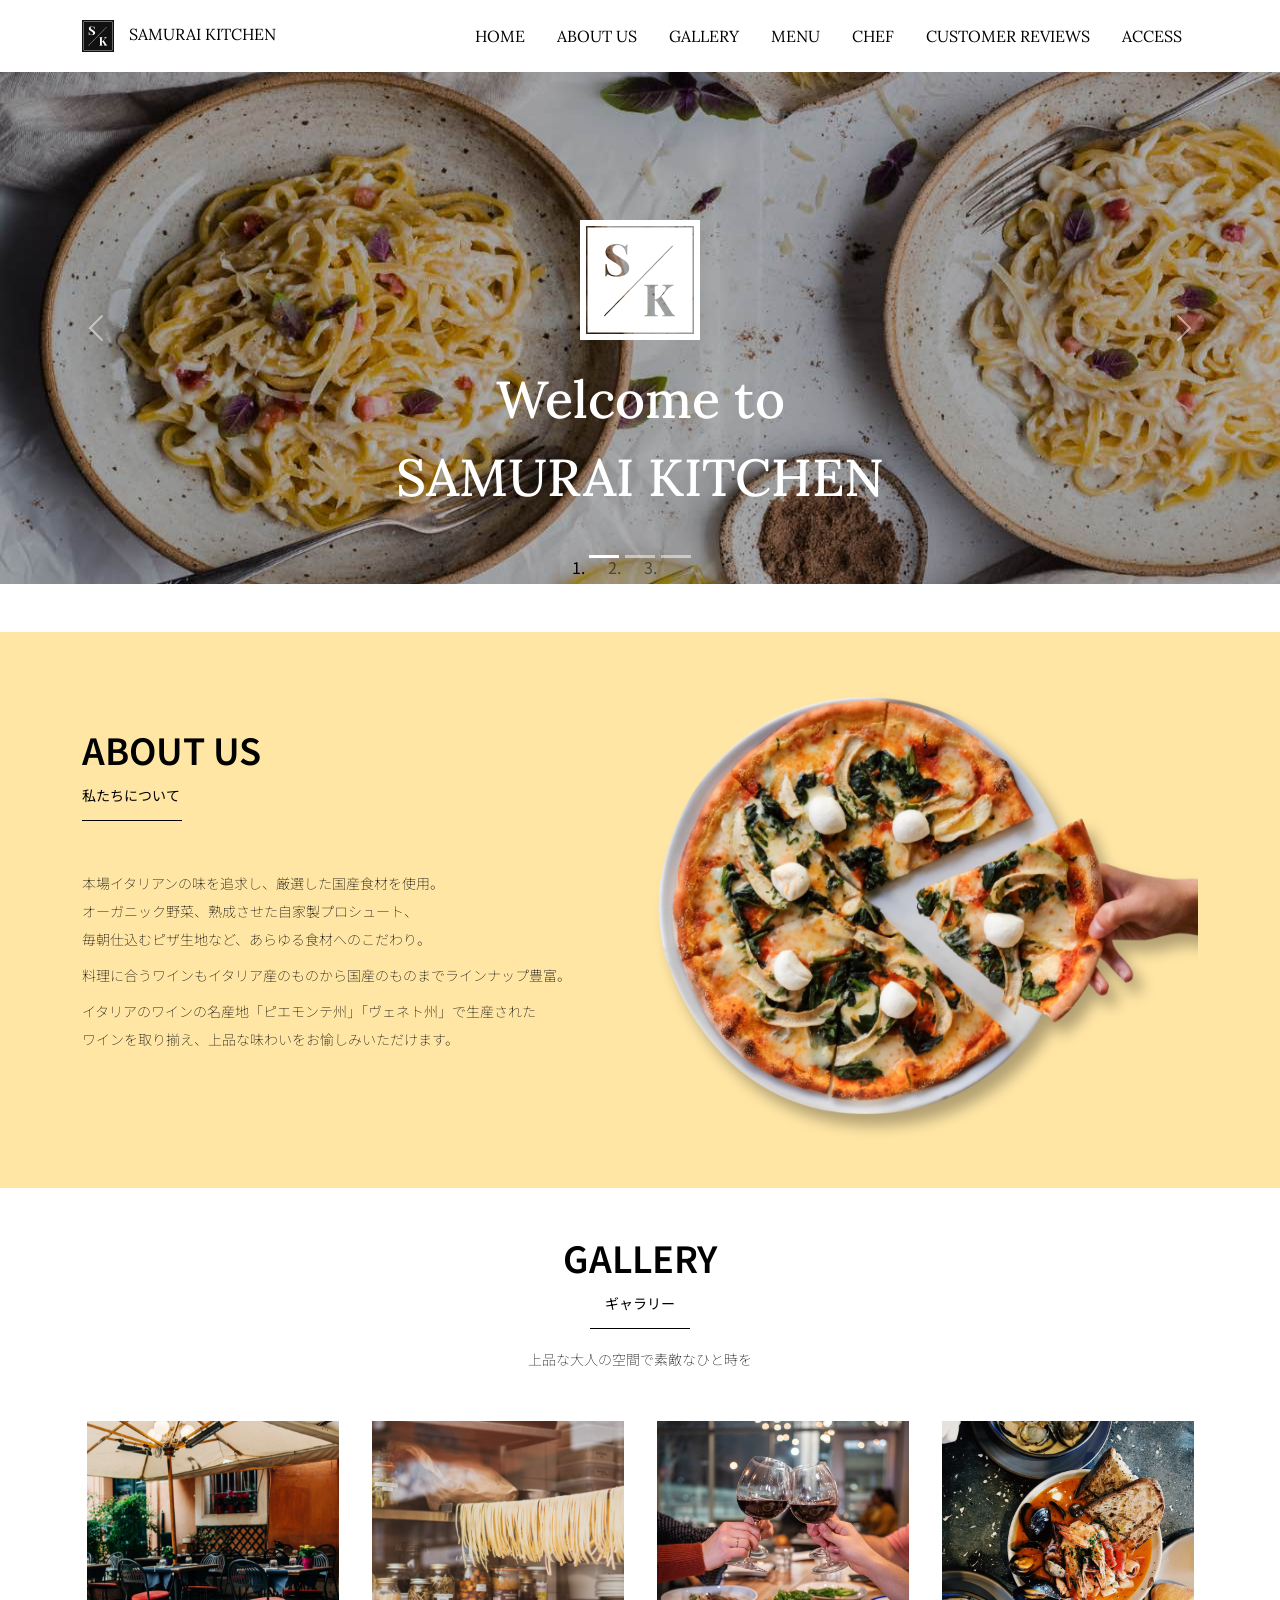
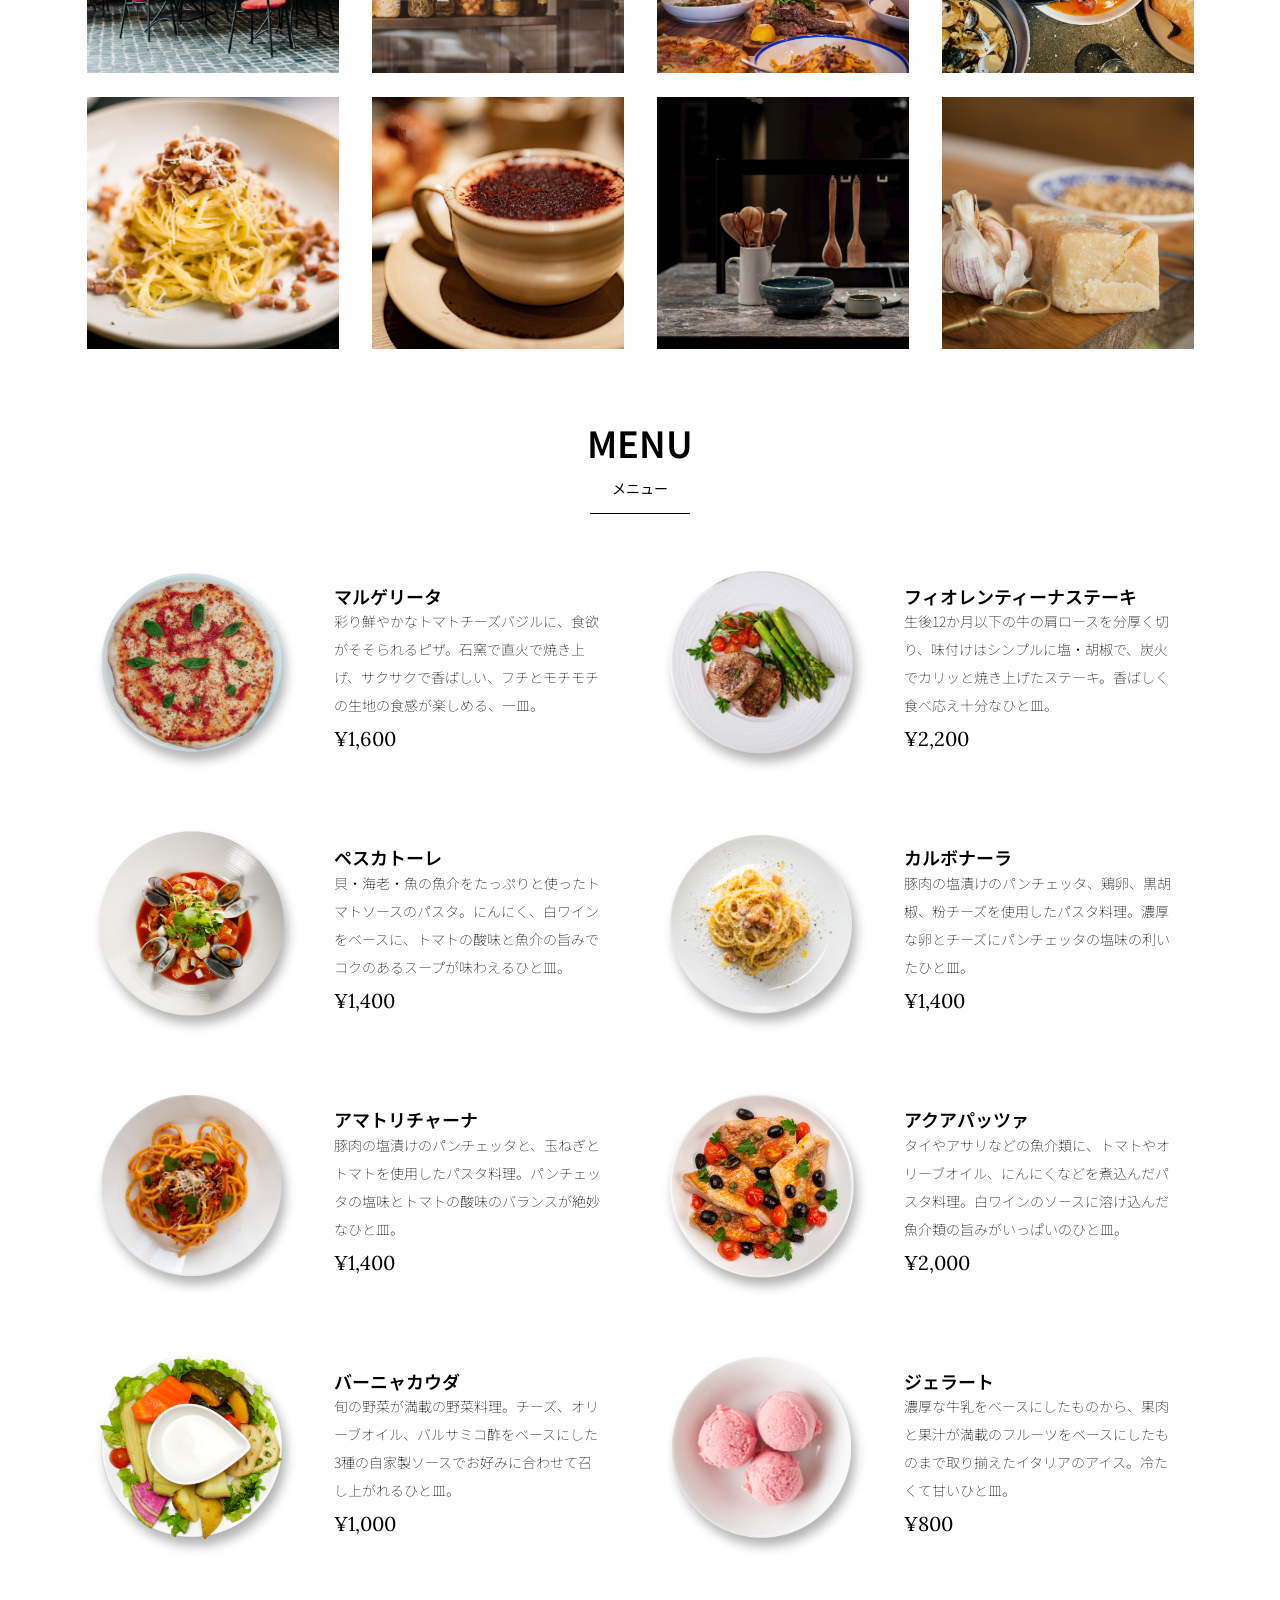
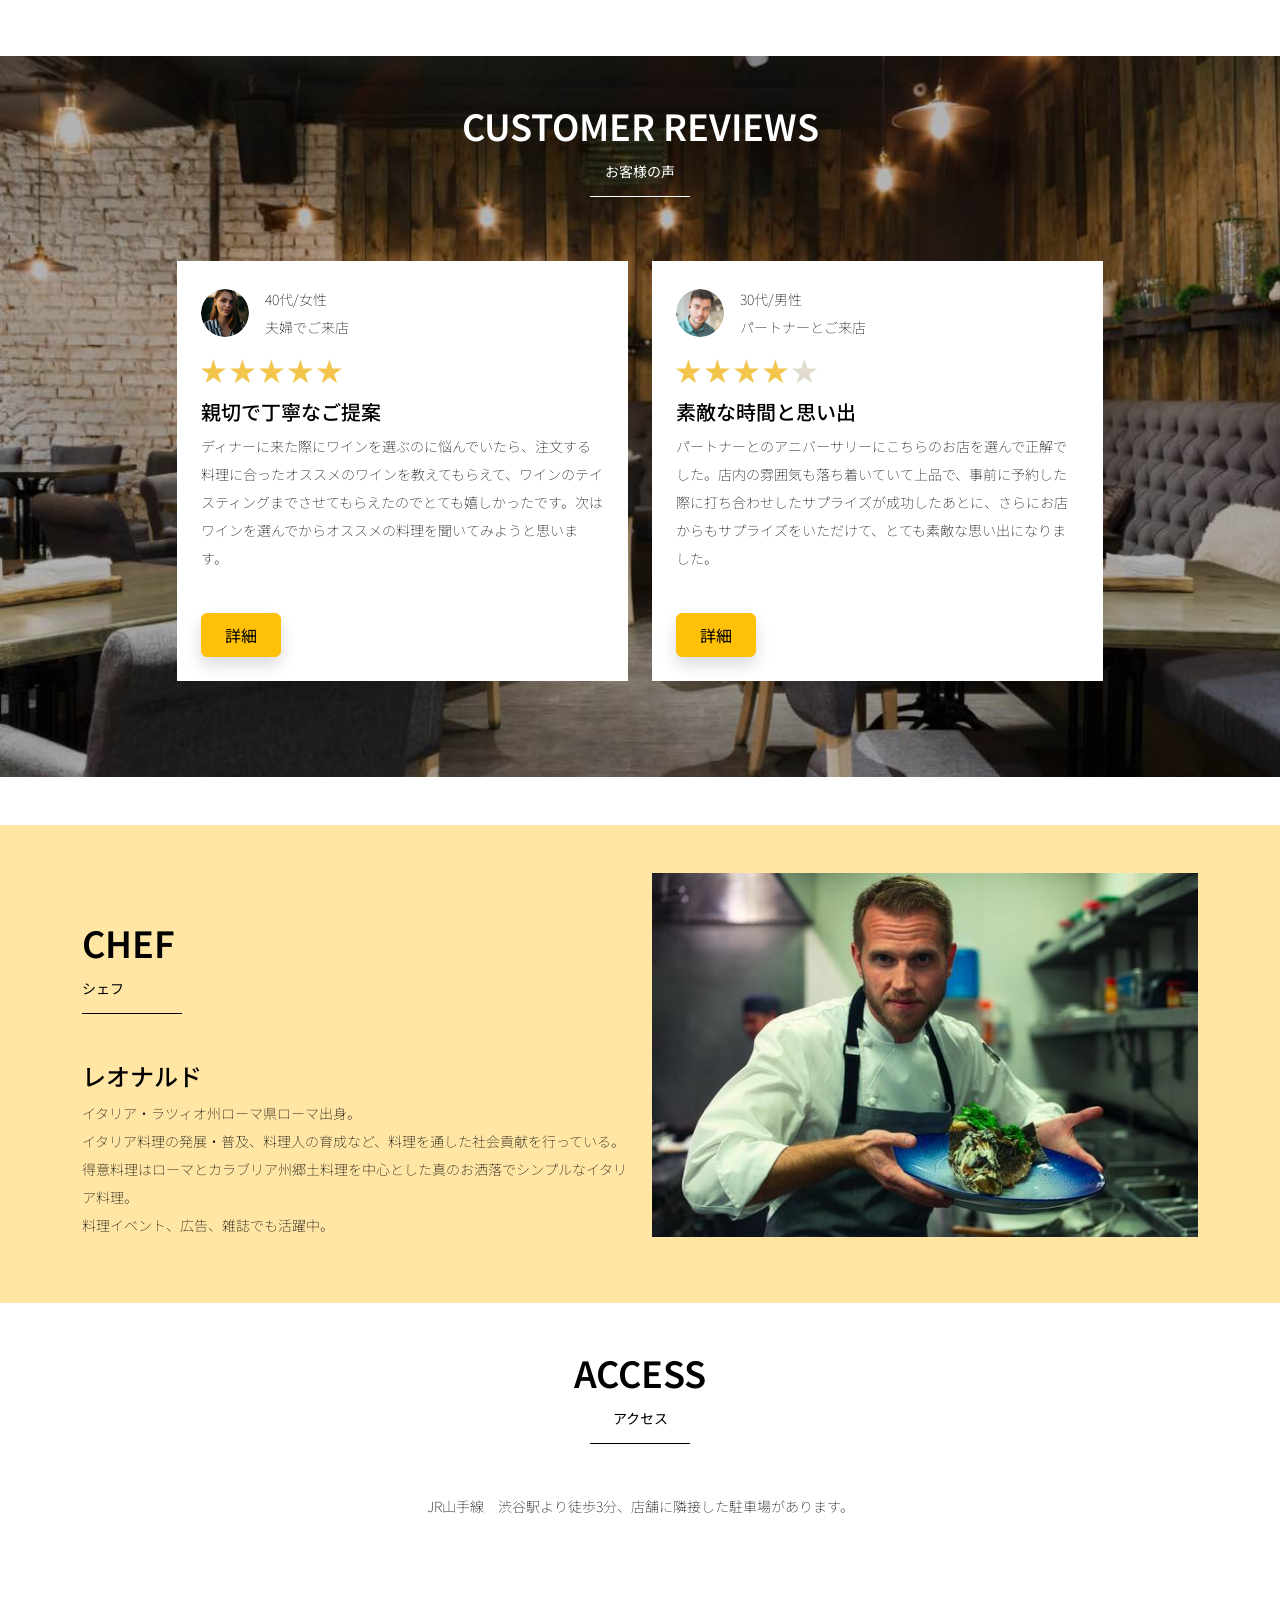
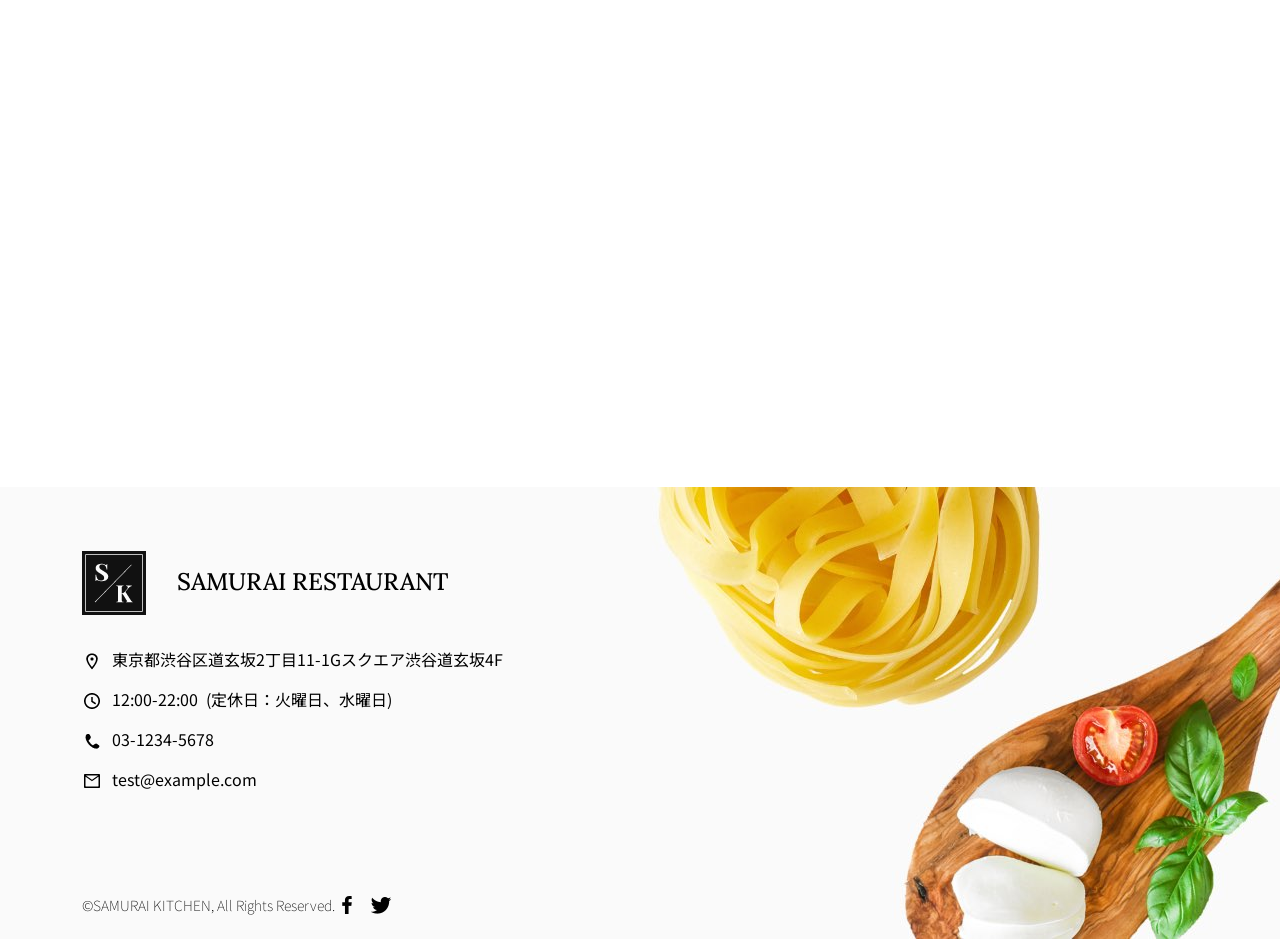
==== kadai_015/kadai_tutorial_output/index.html @ ff249d0c "Add files via upload" ====
<!doctype html>
<html lang="ja">

<head>
  <meta charset="utf-8">
  <!-- マルチデバイス対応 -->
  <meta name="viewport" content="width=device-width, initial-scale=1">
  <meta name="description" content="">
  <meta name="author" content="SAMURAI ENGINEER">
  <title>SAMURAI XD_HTML教材</title>
  <!-- 先にBootstrapのCSSの読み込み -->
  <!-- bootstrap.min.cssの読み込み -->
  <link href="https://cdn.jsdelivr.net/npm/bootstrap@5.0.0-beta1/dist/css/bootstrap.min.css" rel="stylesheet"
    integrity="sha384-giJF6kkoqNQ00vy+HMDP7azOuL0xtbfIcaT9wjKHr8RbDVddVHyTfAAsrekwKmP1" crossorigin="anonymous">
  <!-- bootstrap.bundle.min.jsの読み込み -->
  <!-- BootstrapのJavaScriptライブラリーの読み込み -->
  <script src="https://cdn.jsdelivr.net/npm/bootstrap@5.0.0-beta1/dist/js/bootstrap.bundle.min.js"
    integrity="sha384-ygbV9kiqUc6oa4msXn9868pTtWMgiQaeYH7/t7LECLbyPA2x65Kgf80OJFdroafW" crossorigin="anonymous" defer>
  </script>

  <!-- Google Font読み込み -->
  <link rel="preconnect" href="https://fonts.gstatic.com">
  <link href="https://fonts.googleapis.com/css2?family=Lora&display=swap" rel="stylesheet">
  <link href="https://fonts.googleapis.com/css2?family=Noto+Sans+JP:wght@300&display=swap" rel="stylesheet">
  <!-- Font Awesome -->
  <link rel="stylesheet" href="https://use.fontawesome.com/releases/v5.1.0/css/all.css"
    integrity="sha384-lKuwvrZot6UHsBSfcMvOkWwlCMgc0TaWr+30HWe3a4ltaBwTZhyTEggF5tJv8tbt" crossorigin="anonymous">
  <!-- Bootstrapの読み込みのlinkタグよりも後ろに、style.cssを読み込むlinkタグを記述する -->
  <!-- 今回作成する styles.cssの読み込み -->
  <link href="stylesheet/style.css" rel="stylesheet">
  <!-- ************************************************  -->
</head>

<body>
  <main>
    <!-- ナビゲーションバー開始 -->
    <!-- navbarでナビゲーション作成。navbar-expand-lgで画面幅が広いときハンバーガーボタンを非表示 -->
  <nav class="navbar navbar-expand-lg">

    <!-- navbarのコンテナ -->
     <div class="container">

      <!-- navbar-brandはロゴの部分 独自クラスのmy_navbar_brandで細かな調整 -->
       <a class="navbar-brand my_navbar_brand">
        <!-- ロゴアイコンをの配置。navbar_brand_logoは独自クラス -->
         <img class="img-fluid navbar_brand_logo" src="img/site_logo.png" alt="サイトアイコン"><span>SAMURAI KITCHEN</span>
       </a>

       <!-- navbar-togglerはハンバーガーボタンを表示・非表示にするクラス -->
       <div class="navbar-toggler hamburger_menu" data-bs-toggle="collapse" data-bs-target="#navbarNav"
          aria-controls="navbarNav" aria-expanded="false" aria-label="Toggle navigation">
         <input type="checkbox" id="hamburger_btn_check">
         <label for="hamburger_btn_check" class="hamburger_btn">
           <img class="btn_open" src="img/button_open.png" alt="ナビゲーションバーのボタン">
           <img class="btn_close" src="img/button_close.png" alt="ナビゲーションバーのボタン">
         </label>
       </div>
       <div class="collapse navbar-collapse justify-content-end" id="navbarNav">
         <ul class="navbar-nav">
           <li class="nav-item px-2">
             <a class="nav-link my_nav_link my-2" aria-current="page" href="#">HOME</a>
           </li>

           <li class="nav-item px-2">
             <a class="nav-link my_nav_link my-2" href="#about">ABOUT US</a>
           </li>

           <li class="nav-item px-2">
             <a class="nav-link my_nav_link my-2" href="#gallery">GALLERY</a>
           </li>

           <li class="nav-item px-2">
             <a class="nav-link my_nav_link my-2" href="#menu">MENU</a>
           </li>

           <li class="nav-item px-2">
             <a class="nav-link my_nav_link my-2" href="#chef">CHEF</a>
           </li>

           <li class="nav-item px-2">
             <a class="nav-link my_nav_link my-2" href="#review">CUSTOMER REVIEWS</a>
           </li>

           <li class="nav-item px-2">
             <a class="nav-link my_nav_link my-2" href="#access">ACCESS</a>
           </li>
             
         </ul>
       </div>
     </div>
   </nav>
    <!-- ナビゲーションバー終了 -->

    <!--  カルーセル開始 -->

  <!-- カルーセル部分 -->
   <!-- idのmyCarouselはインジケーター部分のdata-bs-targetと紐付く必要がある。mb-5で下方向に余白追加。 -->
   <div id="myCarousel" class="carousel slide mb-5" data-bs-ride="carousel">

     <!-- インジケーター部分 -->
     <ol class="carousel-indicators">
       <!-- この箇所と前述のidは紐付いている。data-bs-slide-toの番号がカルーセルの順番。 -->
       <li data-bs-target="#myCarousel" data-bs-slide-to="0" class="active"></li>
       <li data-bs-target="#myCarousel" data-bs-slide-to="1"></li>
       <li data-bs-target="#myCarousel" data-bs-slide-to="2"></li>
     </ol>

     <div class="carousel-inner">
      <!-- カルーセル1枚目 -->
      <div class="carousel-item active">
        <img src="img/slider-1.jpg" alt="SAMURAI KITCHEN-1">
        <div class="carousel-caption">
          <h1 class="my_carousel_caption">
            Welcome to<br>
            SAMURAI KITCHEN
          </h1>
        </div>
      </div>

    <!-- カルーセル2枚目 -->
    <div class="carousel-item">
      <img src="img/slider-2.jpg" alt="サンプル画像">
      <div class="carousel-caption">
        <h1 class="my_carousel_caption">
            The fabulous combination of&nbsp;wine&nbsp;and&nbsp;food
        </h1>
      </div>
    </div>
    <!-- カルーセル３枚目 -->
    <div class="carousel-item">
      <img src="img/slider-3.jpg" alt="サンプル画像">
      <div class="carousel-caption">
        <h1 class="my_carousel_caption">Get the Italian taste<br>
          at the SAMURAI&nbsp;KITCHEN
        </h1>
      </div>
    </div>
    </div>

     <!-- コントロールボタン 左側 -->
     <a class="carousel-control-prev" href="#myCarousel" role="button" data-bs-slide="prev">
       <span class="carousel-control-prev-icon" aria-hidden="true"></span>
       <span class="visually-hidden">Previous</span>
     </a>

     <!-- コントロールボタン 右側 -->
     <a class="carousel-control-next" href="#myCarousel" role="button" data-bs-slide="next">
       <span class="carousel-control-next-icon" aria-hidden="true"></span>
       <span class="visually-hidden">Next</span>
     </a>
   </div>

 
    <!-- ************************************************ カルーセル終了 -->

    <!-- ************************************************ アバウトセクション開始 -->
    <section class="about_us_bg" id="about">
    <!--コンテンツの中央揃え。上下方向にパディング（サイズ5）。下方向にマージン（サイズ5）。 -->
     <div class="container py-5 mb-5">

       <!-- rowクラス（行） -->
       <div class="row">

         <!-- 左側カラム（6/12分割） -->
         <div class="col-lg-6 text-left">

           <!-- 上下方向にパディング（サイズ5） -->
           <div class="py-5">

             <!-- 下方向にマージン（サイズ5） -->
             <h2 class="section_title about mb-5">
               ABOUT US
             </h2>
             <!-- 下方向にマージン（サイズ2） -->
             <p class="mb-2">
               本場イタリアンの味を追求し、厳選した国産食材を使用。<br>
               オーガニック野菜、熟成させた自家製プロシュート、<br>
               毎朝仕込むピザ生地など、あらゆる食材へのこだわり。<br>
             </p>

             <!-- 下方向にマージン（サイズ2） -->
             <p class="mb-2">
               料理に合うワインもイタリア産のものから国産のものまでラインナップ豊富。<br>
             </p>

             <!-- 下方向にマージン（サイズ2） -->
             <p class="mb-2">
               イタリアのワインの名産地「ピエモンテ州」「ヴェネト州」で生産された<br>
               ワインを取り揃え、上品な味わいをお愉しみいただけます。<br>
             </p>
           </div>
         </div>

         <!-- 右側カラム（6/12分割） -->
         <div class="col-lg-6">

           <!-- 画像を配置 -->
           <img src="img/img-about-us.png" class="img-fluid" alt="pizza">
         </div>
       </div>
     </div>

    </section>
    <!-- ************************************************ アバウトセクション終了 -->

    <!-- ************************************************ ギャラリーセクション開始 -->
    <section id="gallery">
     <div class="container mb-5">
       <h2 class="mb-3 section_title gallery text-center">GALLERY</h2>
       <p class="text-center mb-5">
         上品な大人の空間で素敵なひと時を
       </p>

       <div class="row">
         <div class="col-6 col-lg-3 mb-4 d-flex justify-content-center">
           <img class="img-fluid" src="img/gallery-1.jpg" alt="サンプル画像">
         </div>

         <div class="col-6 col-lg-3 mb-4 d-flex justify-content-center">
           <img class="img-fluid" src="img/gallery-2.jpg" alt="サンプル画像">
         </div>

         <div class="col-6 col-lg-3 mb-4 d-flex justify-content-center">
           <img class="img-fluid" src="img/gallery-3.jpg" alt="サンプル画像">
         </div>

         <div class="col-6 col-lg-3 mb-4 d-flex justify-content-center">
           <img class="img-fluid" src="img/gallery-4.jpg" alt="サンプル画像">
         </div>

         <div class="col-6 col-lg-3 mb-4 d-flex justify-content-center">
           <img class="img-fluid" src="img/gallery-5.jpg" alt="サンプル画像">
         </div>

         <div class="col-6 col-lg-3 mb-4 d-flex justify-content-center">
           <img class="img-fluid" src="img/gallery-6.jpg" alt="サンプル画像">
         </div>

         <div class="col-6 col-lg-3 mb-4 d-flex justify-content-center">
           <img class="img-fluid" src="img/gallery-7.jpg" alt="サンプル画像">
         </div>

         <div class="col-6 col-lg-3 mb-4 d-flex justify-content-center">
           <img class="img-fluid" src="img/gallery-8.jpg" alt="サンプル画像">
         </div>

       </div>
     </div>
    </section>
    <!-- ************************************************ ギャラリーセクション終了 -->

    <!-- ************************************************ メニューセクション -->
    <section id="menu">
     <!-- タイトル文字部分のコンテナ-->
     <div class="container">
       <div class="row">
         <div class="col-lg-12">

           <!-- タイトル文字、タイトル中央揃え、マージンを下方向へ5 -->
           <h2 class="section_title menu text-center mb-5">MENU</h2>
         </div>
       </div>
     </div>

     <!-- メニュー部分のコンテナ、マージンを下方向へ5  -->
     <div class="container  mb-5">
       <div class="row">

         <!-- 左側メニュー -->
         <div class="col-12 col-lg-6">

           <!-- さらに子要素を5:7で分割 -->
           <!-- カラム間のパディングをなくす。下方向にマージン4 -->
           <div class="row g-0 mb-4">
             <div class="col-12 col-lg-5 text-center">

               <!-- 左側メニュー画像部分、画像がカラムをはみ出さないようにする -->
               <img src="img/margherita.png" class="img-fluid" alt="マルゲリータ">
             </div>

             <!-- 右側テキスト部分 全体的にパディング4 -->
             <div class="col-12 col-lg-7 p-4">
              <!-- 下方向のマージン0 文字を小さくするmenu_title独自クラスを追加 -->
               <h4 class="mb-0 menu_title">マルゲリータ</h4>
               <!-- 縦方向の中央揃え -->
               <p class="my-auto">彩り鮮やかなトマトチーズバジルに、食欲がそそられるピザ。石窯で直火で焼き上げ、サクサクで香ばしい、フチとモチモチの生地の食感が楽しめる、一皿。</p>
               <!-- フォントを変更する独自クラスを追加 -->
               <p class="menu_price">¥1,600</p>
             </div>
           </div>
         </div>

         <!-- 二個目 -->
         <!-- 右側部分メニュー。上記と同じ内容なのでコメント省略 -->
         <div class="col-12 col-lg-6">
           <div class="row g-0 mb-4">
             <div class="col-12 col-lg-5 text-center">
               <img src="img/steak.png" class="img-fluid" alt="フィオレンティーナステーキ">
             </div>
        
             <div class="col-12 col-lg-7 p-4">
               <h4 class="mb-0 menu_title">フィオレンティーナステーキ</h4>
               <p class="my-auto">生後12か月以下の牛の肩ロースを分厚く切り、味付けはシンプルに塩・胡椒で、炭火でカリッと焼き上げたステーキ。香ばしく食べ応え十分なひと皿。</p>
               <p class="menu_price">¥2,200</p>
             </div>
           </div>
         </div>
  
         <!-- 三個目 -->
         <div class="col-12 col-lg-6">
           <div class="row g-0 mb-4">
             <div class="col-12 col-lg-5 text-center">
               <img src="img/pescatore.png" class="img-fluid" alt="ペスカトーレ">
             </div>
        
             <div class="col-12 col-lg-7 p-4">
               <h4 class="mb-0 menu_title">ペスカトーレ</h4>
               <p class="my-auto">貝・海老・魚の魚介をたっぷりと使ったトマトソースのパスタ。にんにく、白ワインをベースに、トマトの酸味と魚介の旨みでコクのあるスープが味わえるひと皿。</p>
               <p class="menu_price">¥1,400</p>
             </div>
           </div>
         </div>

        <!-- ４個目 -->
         <div class="col-12 col-lg-6">
           <div class="row g-0 mb-4">
             <div class="col-12 col-lg-5 text-center">
               <img src="img/carbonara.png" class="img-fluid" alt="カルボナーラ">
             </div>
        
             <div class="col-12 col-lg-7 p-4">
               <h4 class="mb-0 menu_title">カルボナーラ</h4>
               <p class="my-auto">豚肉の塩漬けのパンチェッタ、鶏卵、黒胡椒、粉チーズを使用したパスタ料理。濃厚な卵とチーズにパンチェッタの塩味の利いたひと皿。</p>
               <p class="menu_price">¥1,400</p>
             </div>
           </div>
         </div>

          <!-- ５個目 -->
         <div class="col-12 col-lg-6">
           <div class="row g-0 mb-4">
             <div class="col-12 col-lg-5 text-center">
               <img src="img/amatriciana.png" class="img-fluid" alt="アマトリチャーナ">
             </div>
        
             <div class=" col-12 col-lg-7 p-4">
               <h4 class="mb-0 menu_title">アマトリチャーナ</h4>
               <p class="my-auto">豚肉の塩漬けのパンチェッタと、玉ねぎとトマトを使用したパスタ料理。パンチェッタの塩味とトマトの酸味のバランスが絶妙なひと皿。</p>
               <p class="menu_price">¥1,400</p>
             </div>
           </div>
         </div>

         <!-- 6個目 -->
         <div class="col-12 col-lg-6">
           <div class="row g-0 mb-4">
             <div class="col-12 col-lg-5 text-center">
               <img src="img/acqua-pazza.png" class="img-fluid" alt="アクアパッツァ">
             </div>
        
             <div class="col-12 col-lg-7 p-4">
               <h4 class="mb-0 menu_title">アクアパッツァ</h4>
               <p class="my-auto">タイやアサリなどの魚介類に、トマトやオリーブオイル、にんにくなどを煮込んだパスタ料理。白ワインのソースに溶け込んだ魚介類の旨みがいっぱいのひと皿。</p>
               <p class="menu_price">¥2,000</p>
             </div>
           </div>
         </div>

        <!-- 7個目 -->
         <div class="col-12 col-lg-6">
           <div class="row g-0 mb-4">
             <div class="col-12 col-lg-5 text-center">
               <img src="img/bagna-cauda.png" class="img-fluid" alt="バーニャカウダ">
             </div>
        
             <div class="col-12 col-lg-7 p-4">
               <h4 class="mb-0 menu_title">バーニャカウダ</h4>
               <p class="my-auto">旬の野菜が満載の野菜料理。チーズ、オリーブオイル、バルサミコ酢をベースにした3種の自家製ソースでお好みに合わせて召し上がれるひと皿。</p>
               <p class="menu_price">¥1,000</p>
             </div>
           </div>
         </div>

         <!-- ８個目 -->
         <div class="col-12 col-lg-6">
           <div class="row g-0 mb-4">
             <div class="col-12 col-lg-5 text-center">
               <img src="img/gelato.png" class="img-fluid" alt="ジェラート">
             </div>
        
             <div class="col-12 col-lg-7 p-4">
               <h4 class="mb-0 menu_title">ジェラート</h4>
               <p class="my-auto">濃厚な牛乳をベースにしたものから、果肉と果汁が満載のフルーツをベースにしたものまで取り揃えたイタリアのアイス。冷たくて甘いひと皿。</p>
               <p class="menu_price">¥800</p>
             </div>
           </div>
         </div>

         <!-- 以下の閉じタグ3つは必要 -->
       </div>
     </div>
    </section>
    <!-- ************************************************ メニューセクション終了 -->

    <!-- ************************************************ レビューセクション開始 -->
    <section id="review">

     <!-- review_wrapper で背景画像を設定します -->
     <div class="review_wrapper">

       <!-- container部分 -->
       <div class="container py-5 mb-5">

         <!-- 中央揃えでタイトルを表示 -->
         <div class="text-center mb-5">
           <h2 class="section_title review text-center text-white">CUSTOMER REVIEWS</h2>
         </div>

         <!-- row部分：左右のカラムを中央揃え -->
         <div class="row pb-5 justify-content-center">

           <!-- 左側カラム -->
           <div class="col-12 col-lg-5 mt-3">

             <!-- 背景を白色に設定、h_420クラスで白枠の高さを修正 -->
             <div class="bg-white h_420">

               <!-- 内側にパディング4 -->
               <div class="p-4">

                 <!-- 顔写真と年齢などのテキストはd-flexで横並びにする　中央揃え -->
                 <div class="d-flex align-items-center">
                   <!-- お客様の画像を配置、reviewer_imgクラスで画像サイズを変更 -->
                   <img src="img/customer-woman.png" class="reviewer_img" alt="サンプル画像">
                   <div>
                     <!-- お客様情報のテキスト -->
                     <p class="my-0">40代/女性</p>
                     <p class="my-0">夫婦でご来店</p>
                   </div>
                 </div>

                 <div class="my-3">
                   <!-- 星の画像を表示 -->
                   <img src="img/star-point.png" class="star_img" alt="star">
                   <img src="img/star-point.png" class="star_img" alt="star">
                   <img src="img/star-point.png" class="star_img" alt="star">
                   <img src="img/star-point.png" class="star_img" alt="star">
                   <img src="img/star-point.png" class="star_img" alt="star">
                 </div>

                 <!-- レビュータイトル -->
                 <h5>親切で丁寧なご提案</h5>
                 <!-- レビュー内容 -->
                 <p>
                   ディナーに来た際にワインを選ぶのに悩んでいたら、注文する料理に合ったオススメのワインを教えてもらえて、ワインのテイスティングまでさせてもらえたのでとても嬉しかったです。次はワインを選んでからオススメの料理を聞いてみようと思います。               <!-- 黄色のボタンを配置 -->
                 </p>
                   <button type="button" class="btn btn-warning shadow fix_bottom">詳細</button>
               </div>
             </div>
           </div>

           <!-- 右側カラム：左側カラムと内容が同じなので説明は省略 -->
           <div class="col-12 col-lg-5 mt-3">
             <div class="bg-white h_420">
               <div class="p-4">
                 <div class="d-flex align-items-center">
                   <img src="img/customer-man.png" class="reviewer_img" alt="サンプル画像">
                   <div>
                     <p class="my-0">30代/男性</p>
                     <p class="my-0">パートナーとご来店</p>
                   </div>
                 </div>
                 <div class="my-3">
                   <img src="img/star-point.png" class="star_img" alt="star">
                   <img src="img/star-point.png" class="star_img" alt="star">
                   <img src="img/star-point.png" class="star_img" alt="star">
                   <img src="img/star-point.png" class="star_img" alt="star">
                   <img src="img/star-no-point.png" class="star_img" alt="no-star">
                 </div>
                 <h5>素敵な時間と思い出</h5>
                 <p>
                   パートナーとのアニバーサリーにこちらのお店を選んで正解でした。店内の雰囲気も落ち着いていて上品で、事前に予約した際に打ち合わせしたサプライズが成功したあとに、さらにお店からもサプライズをいただけて、とても素敵な思い出になりました。
                 </p>
                 <button type="button" class="btn btn-warning shadow fix_bottom">詳細</button>
               </div>
             </div>
           </div>
         </div>
       </div>
     </div>
    </section>
    <!-- ************************************************ レビューセクション終了 -->

    <!-- chef開始 -->
     <section class="about_us_bg" id="chef">
      <div class="container py-5 mb-5">
        <div class="row ">
        <!-- 左側カラム（6/12分割） -->
          <div class=" col-6 mt-5">
            <h2 class="section_title chef mb-5">CHEF</h2>
            <h4>レオナルド</h4>
            <p>イタリア・ラツィオ州ローマ県ローマ出身。<br>
              イタリア料理の発展・普及、料理人の育成など、料理を通した社会貢献を行っている。<br>
              得意料理はローマとカラブリア州郷土料理を中心とした真のお洒落でシンプルなイタリア料理。<br>
              料理イベント、広告、雑誌でも活躍中。</p>
          </div>

         <!-- 右側カラム（6/12分割） -->
         <div class="col-lg-6">
           <!-- 画像を配置 -->
           <img src="img/chef.jpg" class="img-fluid" alt="chef">
         </div>
        </div>
      </div>
     </section>

    <!-- ************************************************ アクセスセクション開始 -->
    <section id="access">
     <div class="container">

       <div class="row">
         <div class="col-lg-12 text-center mb-5">
           <h2 class="section_title text-center access mb-5">ACCESS</h2>
           <p>JR山手線　渋谷駅より徒歩3分、店舗に隣接した駐車場があります。</p>
         </div>
       </div>
     </div>
<!-- px-2は、paddingのx軸に2動かした。6章にある -->
     <div class="container mb-5 px-2">
       <!-- この部分にマップを配置、横幅100%で高さ50vh -->
       <iframe src="https://www.google.com/maps/embed?pb=!1m18!1m12!1m3!1d3241.280674341978!2d139.74691337652362!3d35.67009037259092!2m3!1f0!2f0!3f0!3m2!1i1024!2i768!4f13.1!3m3!1m2!1s0x60188b602972bb83%3A0xa6b553df33a5bd04!2zU0FNVVJBSSBFTkdJTkVFUiDkvo3jgqjjg7Pjgrjjg4vjgqI!5e0!3m2!1sja!2sjp!4v1771359829427!5m2!1sja!2sjp" 
       class="w-100" style="height: 50vh;" loading="lazy"></iframe>
     </div>
    </section>
    <!-- ************************************************ アクセスセクション終了 -->

    <!-- ************************************************ フッター開始 -->
    <footer id="footer">
     <div class="container">
       <div class="row">

         <!-- 2カラムに分けたレイアウトの左側カラム、親要素にposition-relativeを設定 -->
         <div class=" col-12 col-lg-6 position-relative">

           <!-- 左側カラムのレイアウトをさらに分けるためにrowを使用 -->
           <div class="row pt-5">

             <!-- 画面をさらに2:10に分割 -->
             <!-- ここは2:10の2の部分 -->
             <div class="col-lg-2 text-center my-3">

               <!-- サイトロゴ、独自のクラス footer_brand_logoを追加-->
               <img class="img-fluid footer_brand_logo" src="img/site_logo.png" alt="サンプル画像">
             </div>

             <!-- ここは2:10の10の部分 -->
             <div class="col-lg-10 align-self-center my-3">
               <!-- タイトル文字、独自のクラスfooter_textを追加 -->
               <h2 class="m-0 footer_text">SAMURAI RESTAURANT</h2>
             </div>
           </div>

           <!-- 営業時間などのテキストを追加、独自のクラスrestaurant_infoを追加 -->
           <div class="restaurant_info py-3">
             <div class="d-flex mb-3">
               <img src="img/icon-Marker.png" alt="marker">
               <p class="p-0 m-0">東京都渋谷区道玄坂2丁目11-1Gスクエア渋谷道玄坂4F</p>
             </div>
             <div class="d-flex mb-3">
               <img src="img/icon-Clock.png" alt="clock">
               <p class="p-0 m-0">12:00-22:00&nbsp;&nbsp;(定休日：火曜日、水曜日)</p>
             </div>
             <div class="d-flex mb-3">
               <img src="img/icon-Phone.png" alt="phone">
               <p class="p-0 m-0">03-1234-5678</p>
             </div>
             <div class="d-flex mb-3">
               <img src="img/icon-Mail.png" alt="mail">
               <p class="p-0 m-0">test@example.com</p>
             </div>
           </div>

           <!-- コピーライトを追加、copy_rightクラスでabsoluteを設定。align-items-centerで上下中央揃え。 -->
           <div class="copy_right align-items-center">
             <p>
               ©SAMURAI KITCHEN, All Rights Reserved.
             </p>

             <!-- SNSアイコンを表示、独自のクラスsns_imgを追加 -->
             <img src="img/icon-facebook.png" class="sns_img" alt="facebook">
             <img src="img/icon-twitter.png" class="sns_img" alt="twitter">
           </div>
         </div>

         <!-- 2カラムに分けたレイアウトの右側カラム -->
         <div class="col-12 col-lg-6 d-none d-lg-block">
           <!-- 背景画像を表示 -->
           <img src="img/background-footer.jpg" alt="背景画像">
         </div>
       </div>
     </div>
    </footer>
    <!-- ************************************************ フッター終了 -->
  </main>
</body>

</html>
---- kadai_015/kadai_tutorial_output/stylesheet/style.css ----
/* ----------------------------------------------- 共通 */
html,
body {
  overflow-x: hidden;
}

body {
  color: #000000;
  font-family: 'Noto Sans JP', sans-serif;
  padding-bottom: 0;

}

p {
  line-height: 2.0em;
  font-weight: 100;
  font-style: normal;
  font-size: 14px;

}

/* section_titleに擬似要素を追加 */
.section_title::after {

  /* 擬似要素はデフォルトでインライン要素のためブロック要素に変更 */
  display: block;

  /* サブタイトル文字の大きさや空白を設定 */
  font-size: 14px;
  font-weight: 400;
  padding: 16px 0 16px;

  /* 下線の幅を100px */
  width: 100px;
  
  /* 下線を直線・1px・黒色に設定 */
  border-bottom: solid 1px #000000;
}


/* ----------------------------------------------- ナビゲーションバー */
.navbar_brand_logo {
  /* サイズを32pxの正方形へ変更 */
  width: 32px;
  height: 32px;

  /* imgはインライン要素なのでインラインブロックに設定する */
  display: inline-block;

  /* SAMURAI KITCHEN 文字との空白を15pxに設定 */
  margin-right: 15px;
}

.my_navbar_brand , 
.my_nav_link {
  /* フォントサイズを16pxに設定 */
  font-size: 16px;

  /* フォントをserif体に設定 */
  font-family: 'Lora', serif;

  /* フォント色を黒色に設定 */
  color: #000000 !important;
}
/* Bootstrapのボタンに初期設定されている周囲のborder（枠線）を消す */
.navbar-toggler {
  padding: 0 !important;
  border: none;
}

/* ハンバーガーボタンがチェック状態である（押されている）とき、閉じるボタン（×）を表示する */
#hamburger_btn_check:checked~.hamburger_btn .btn_close {
  display: block;
}

/* ハンバーガーボタンがチェック状態である（押されている）とき、ハンバーガーボタンを表示しない */
#hamburger_btn_check:checked~.hamburger_btn .btn_open {
  display: none;
}

/* 最初に表示した時は、閉じるボタン（×）は表示しない */
.btn_close {
  display: none;
}

/* ハンバーガーボタンが押されているかを判断するためのチェックボックスは隠す */
#hamburger_btn_check {
  display: none;
}



/* ----------------------------------------------- カールセル */
.my_carousel_caption {
  
  /* フォントサイズ52px */
  font-size: 52px;

  /* 上下に余白追加 */
  padding-top: 1.25rem;
  padding-bottom: 1.25rem;

  /* フォント色は白色 */
  color: #fff;

  /* テキスト中央揃え */
  text-align: center;
  font-family: 'Lora', serif;
  line-height: 1.5em;
}

/* 疑似要素でアイコンを配置。前に配置しています */
.my_carousel_caption::before {
  content: url(../img/logoSymbol_White.png);
  display: block;
}

/* スマホ画面幅（画面幅が最大375pxまで）の場合、以下のスタイルを適用 */
@media screen and (max-width:375px){
  .my_carousel_caption{

    /* フォントサイズを27pxにする */
    font-size: 27px;
  }
}

/* carousel-itemの高さを32remに指定 */
.carousel-item {
  height: 32rem;
}

/* carousel-item直下の子要素imgタグに設定 */
.carousel-item>img {

  /* 絶対位値を指定 */
  position: absolute;
  top: 0;
  left: 0;
  min-width: 100%;

  /* 高さをcarousel-itemに揃える */
  height: 32rem;
}
  
/* ----------------------------------------------- アバウト */
.section_title {
  /* フォントサイズを36px */
  font-size: 36px;
  /* フォントサイズの太さ600 基準は400です */
  font-weight: 600;
}

  /* aboutクラスの後に"私たちについて"の文を追加 */
  .about::after{
    content: "私たちについて";
  }

  .about_us_bg{
    background-color: #ffe6a5;
  }



/* ----------------------------------------------- ギャラリー */
.gallery::after{
  content: "ギャラリー";
  margin: 0 auto 0;
}

/* ----------------------------------------------- メニュー */
.menu::after {
  content: "メニュー";
  margin: 0 auto 0;
}

.menu_title {
  font-size: 18px;
  font-weight: 600;
  font-style: normal;
}

.menu_price {
  font-size: 20px;
  font-weight: 400;
  font-family: 'Lora', serif;
}



/* ----------------------------------------------- レビュー */
/* 背景画像を設定 */
.review_wrapper {
  background-image: url(../img/background-reviews.jpg);
  background-repeat: no-repeat;
  background-size: cover;
}

/* サブタイトルを擬似要素で表示 */
.review::after{
  content: "お客様の声";
  margin: 0 auto 0;
  border-bottom: solid 1px #ffffff;
}


/* 白い背景色の高さを固定 */
.h_420 {
  height: 420px;
  position: relative;
}

/* レビューの画像を修正 */
.reviewer_img {
  /* サイズを48px */
  width: 48px;
  height: 48px;

  /* 円形にします */
  border-radius: 50%;
  margin-right: 16px;
}

/* 星のアイコン画像です */
.star_img {
  /* サイズを25pxに変更 */
  width: 25px;
  height: 25px;
}

/* 詳細ボタンを下部に固定 */
.fix_bottom {
  /* positionプロパティで絶対配置 */
  position: absolute;

  /* ボタンのサイズ変更 */
  width: 80px;
  height: 44px;

  /* 左から24px、下から24pxの位置に配置 */
  left: 24px;
  bottom: 24px;
}


/* ----------------------------------------------- アクセス */
.access::after{
  content: "アクセス";
  margin: 0 auto 0;
}




/* ----------------------------------------------- フッター */
/* 背景色を画像の背景と同じ色に設定 */
#footer {
  background-color: #FAFAFA;
}

/* position: absoluteで下からの距離で固定 */
.copy_right {
  font-size: 14px;

  /* 先祖要素のdivタグの左下の角を基準に絶対配置する */
  position: absolute;

  /* 下から1rem、左から12px */
  bottom: 1rem;
  left: 12px;
  display: flex;
}

/* copy_rightのクラスを適用したdivタグの子要素のpタグに適用される */
.copy_right > p {
  margin-right: 5rem;
  margin-top: 0;
}

/* copy_rightのクラスを適用したdivタグの子要素で、sns_imgクラスを適用しているimgタグに適用される */
.copy_right >img.sns_img {
  /* SNSアイコンのサイズ24px */
  height: 24px;
  width: 24px;

 /* 右方向へ余白10px */
 margin-right: 10px;
 margin-top: 0;
}

/* restaurant_info直下の子要素pタグ全てに適用 */
.restaurant_info p {
  font-weight: 400;
  line-height: 1.5;
  font-size: 16px;
}

/* restaurant_info直下の子要素imgタグ全てに適用 */
.restaurant_info img {
  width: 20px;
  height: 20px;
  margin-right: 10px;
  line-height: 1.5;
  margin-top: auto;
}

/* サイトアイコンを64pxに設定 */
.footer_brand_logo {
  width: 64px;
  height: 64px;
  display: inline-block;
  /* 右側空白15px */
  margin-right: 15px;
}

/* サブタイトルのフォントをserif体(明朝体)に設定 */
.footer_text {
  font-size: 24px;
  font-family: 'Lora', serif;
}

/* スマホ画面幅(991pxまで)でスタイル適用 */
@media screen and (max-width:991px){
  .footer_text,
  .copy_right {
    margin-top: 2rem;
    text-align: center;
    position: relative;
  }
}

.copy_right > p,img {
  margin-right: 2rem;
  font-size: 14px;
  margin: 0;
  line-height: 35px;
}

/* シェフ */
.chef::after{
  content: "シェフ";
}
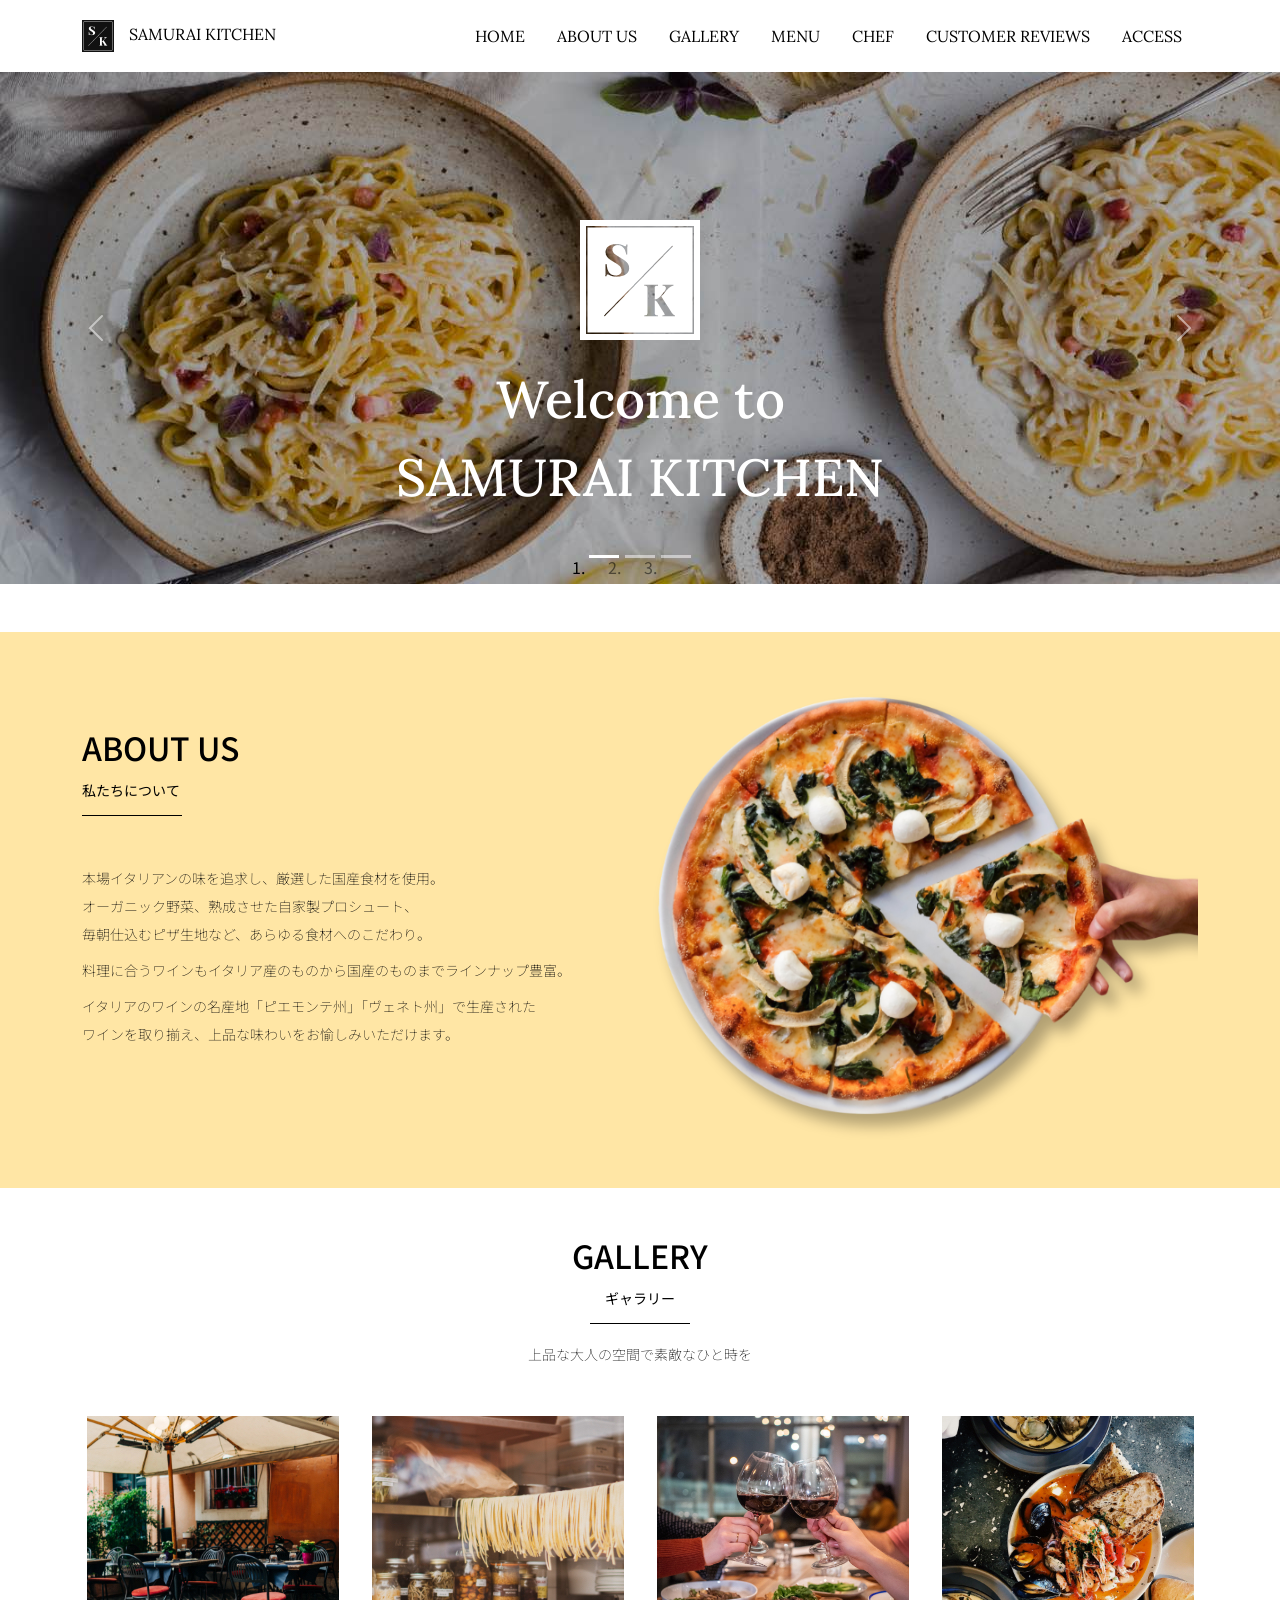
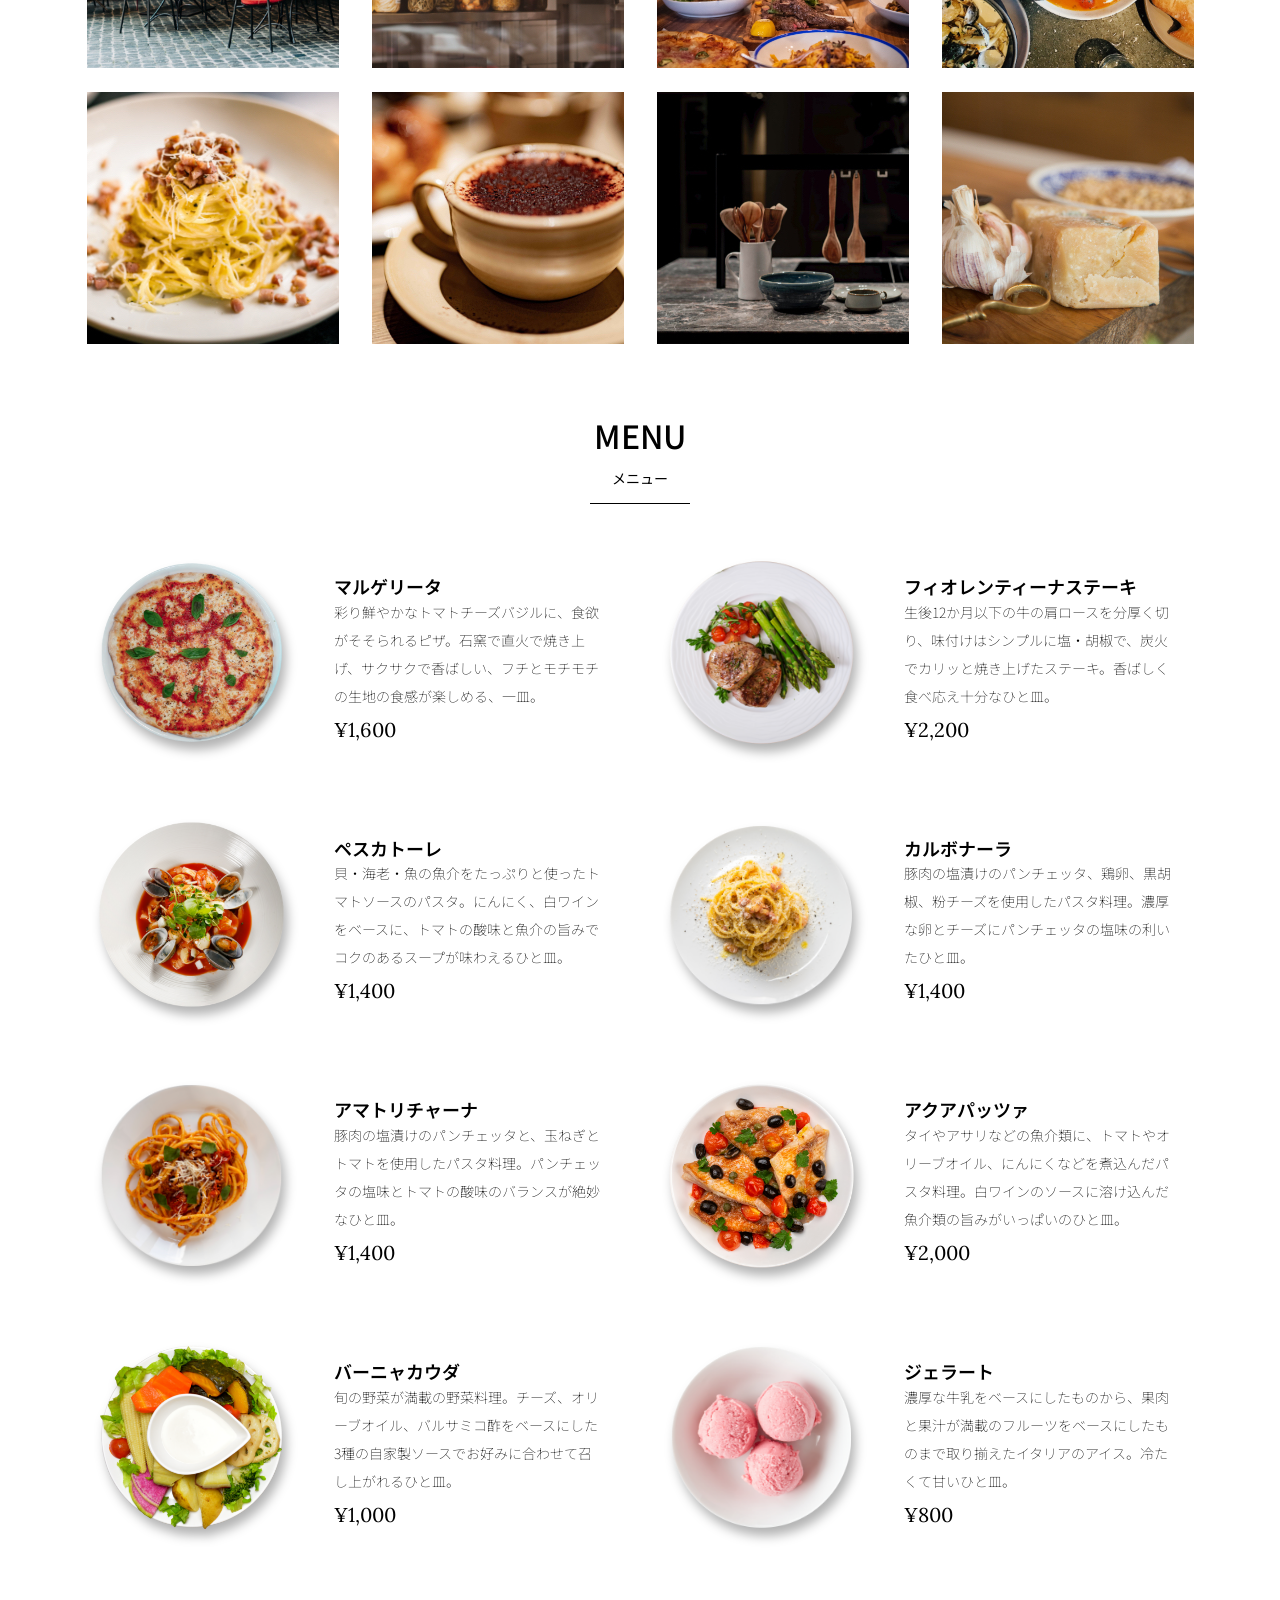
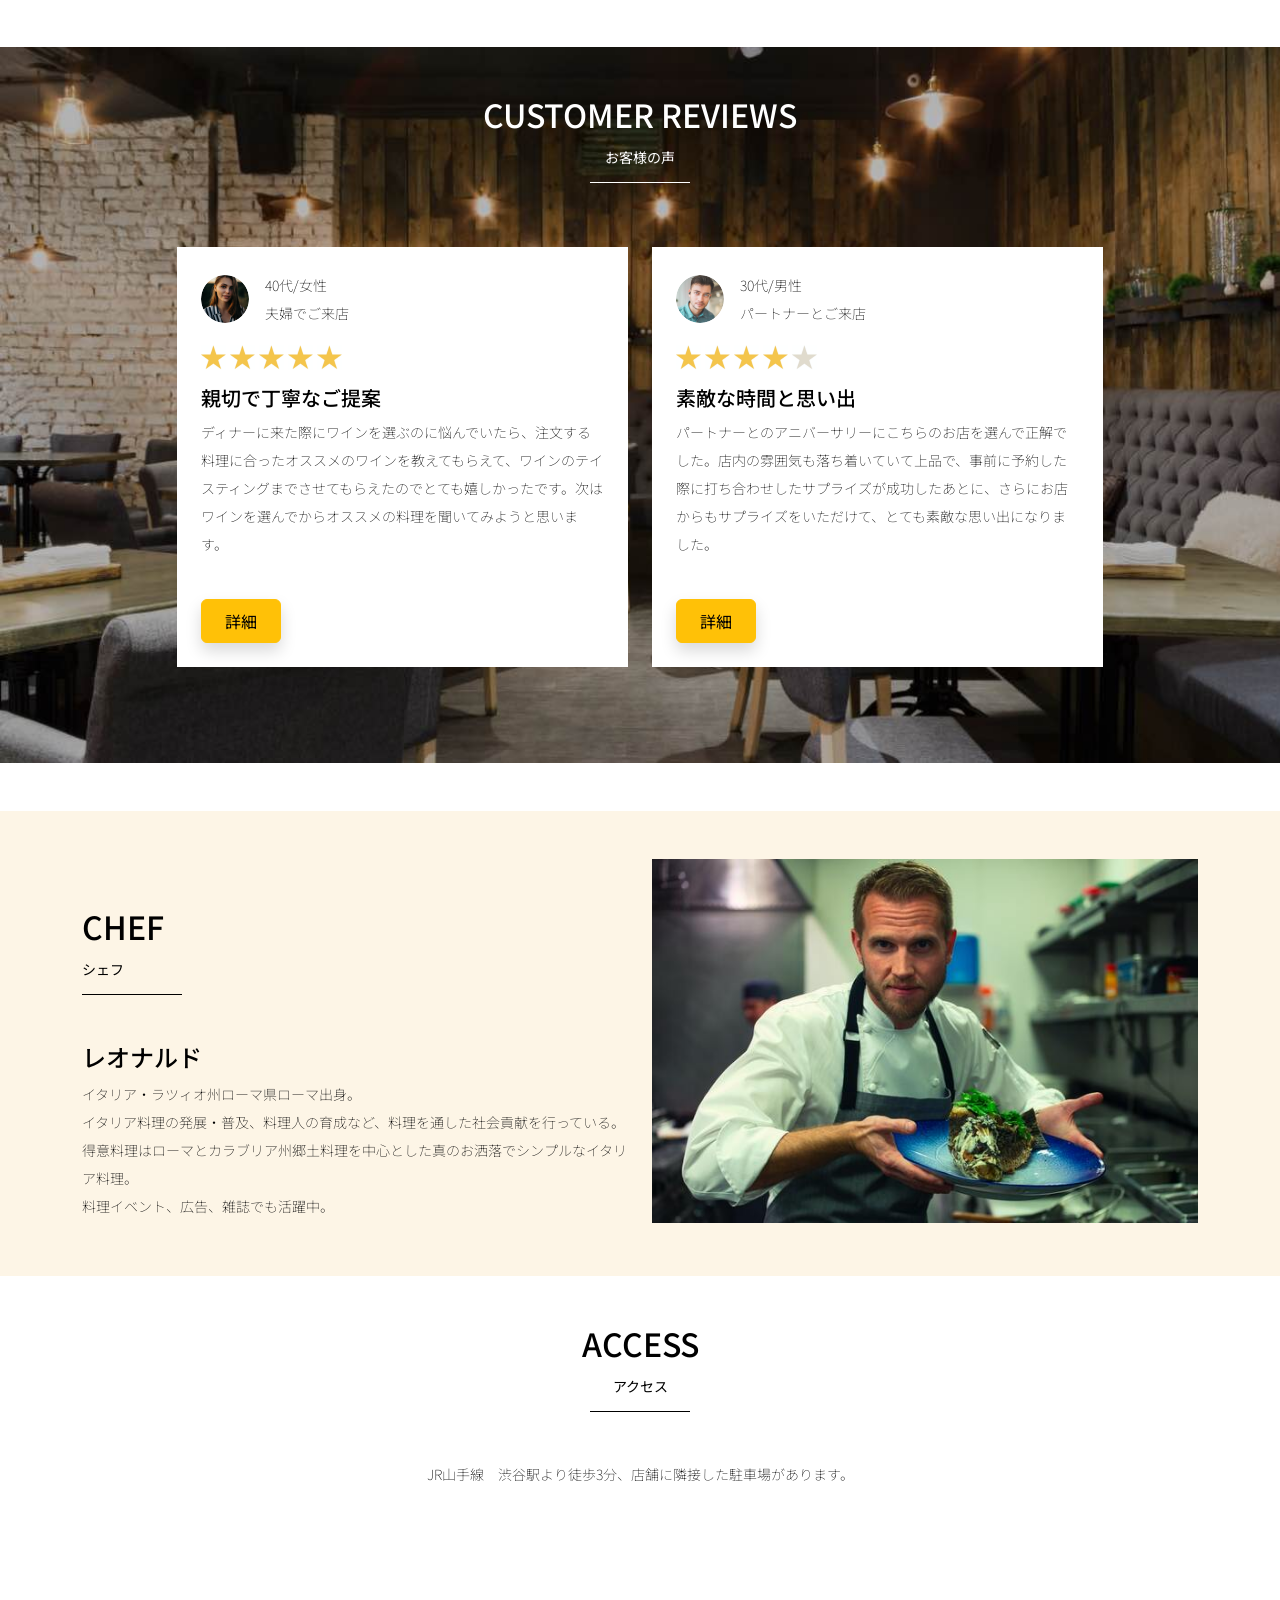
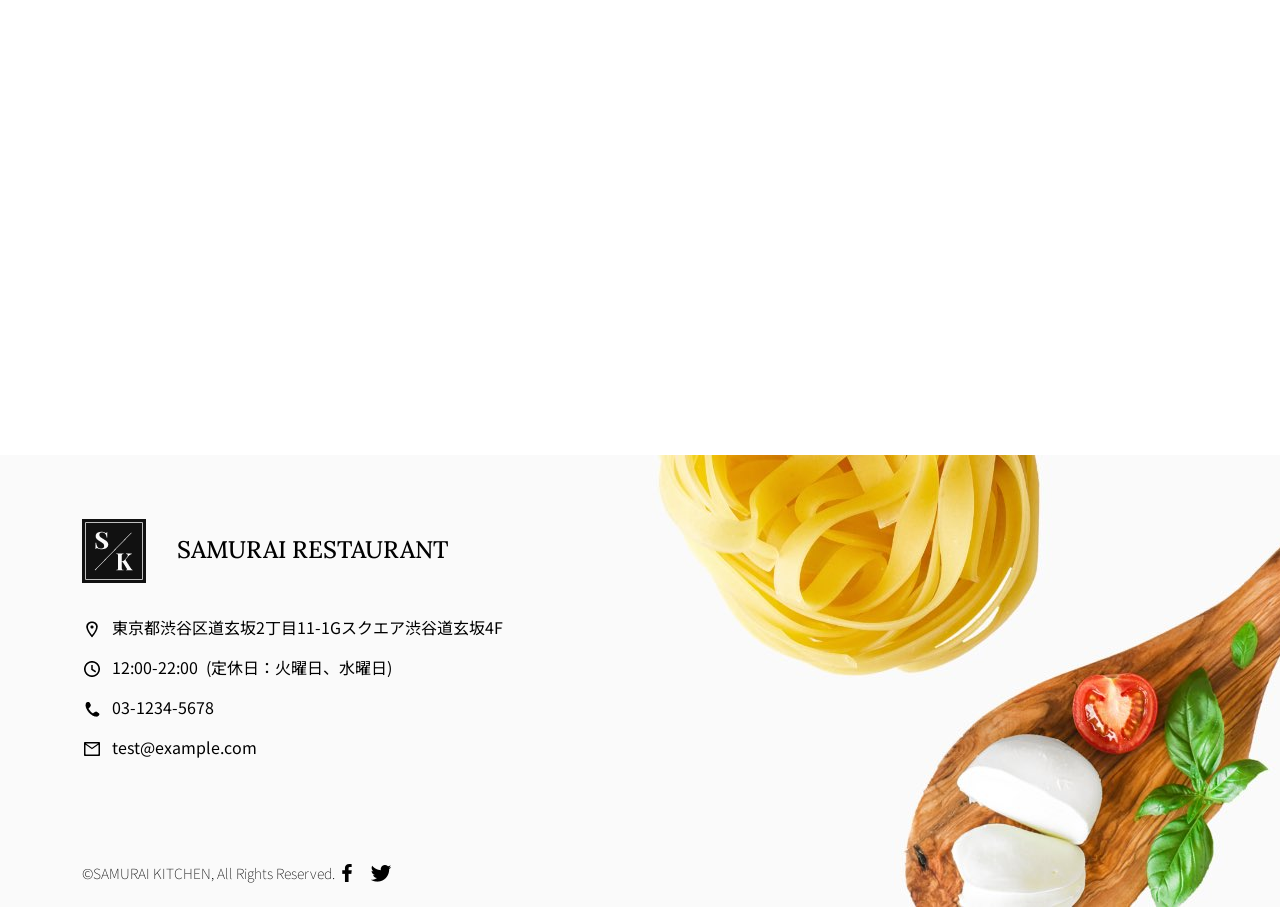
==== commit 86bbca50: "Add files via upload" ====
--- a/kadai_015/kadai_tutorial_output/index.html
+++ b/kadai_015/kadai_tutorial_output/index.html
@@ -492,14 +492,14 @@
     <!-- ************************************************ レビューセクション終了 -->
 
     <!-- chef開始 -->
-     <section class="about_us_bg" id="chef">
+     <section class="chef_bg" id="chef">
       <div class="container py-5 mb-5">
         <div class="row ">
         <!-- 左側カラム（6/12分割） -->
           <div class=" col-6 mt-5">
             <h2 class="section_title chef mb-5">CHEF</h2>
-            <h4>レオナルド</h4>
-            <p>イタリア・ラツィオ州ローマ県ローマ出身。<br>
+            <h4 class="mb-2">レオナルド</h4>
+            <p class="mb-2">イタリア・ラツィオ州ローマ県ローマ出身。<br>
               イタリア料理の発展・普及、料理人の育成など、料理を通した社会貢献を行っている。<br>
               得意料理はローマとカラブリア州郷土料理を中心とした真のお洒落でシンプルなイタリア料理。<br>
               料理イベント、広告、雑誌でも活躍中。</p>
--- a/kadai_015/kadai_tutorial_output/stylesheet/style.css
+++ b/kadai_015/kadai_tutorial_output/stylesheet/style.css
@@ -22,6 +22,11 @@
 /* section_titleに擬似要素を追加 */
 .section_title::after {
 
+  /* フォントサイズを36px */
+  font-size: 36px;
+  /* フォントサイズの太さ600 基準は400です */
+  font-weight: 600;
+
   /* 擬似要素はデフォルトでインライン要素のためブロック要素に変更 */
   display: block;
 
@@ -143,14 +148,8 @@
 }
   
 /* ----------------------------------------------- アバウト */
-.section_title {
-  /* フォントサイズを36px */
-  font-size: 36px;
-  /* フォントサイズの太さ600 基準は400です */
-  font-weight: 600;
-}
-
-  /* aboutクラスの後に"私たちについて"の文を追加 */
+
+/* aboutクラスの後に"私たちについて"の文を追加 */
   .about::after{
     content: "私たちについて";
   }
@@ -338,4 +337,7 @@
 /* シェフ */
 .chef::after{
   content: "シェフ";
-}+}
+.chef_bg{
+    background-color: #fdf5e6;
+  }
